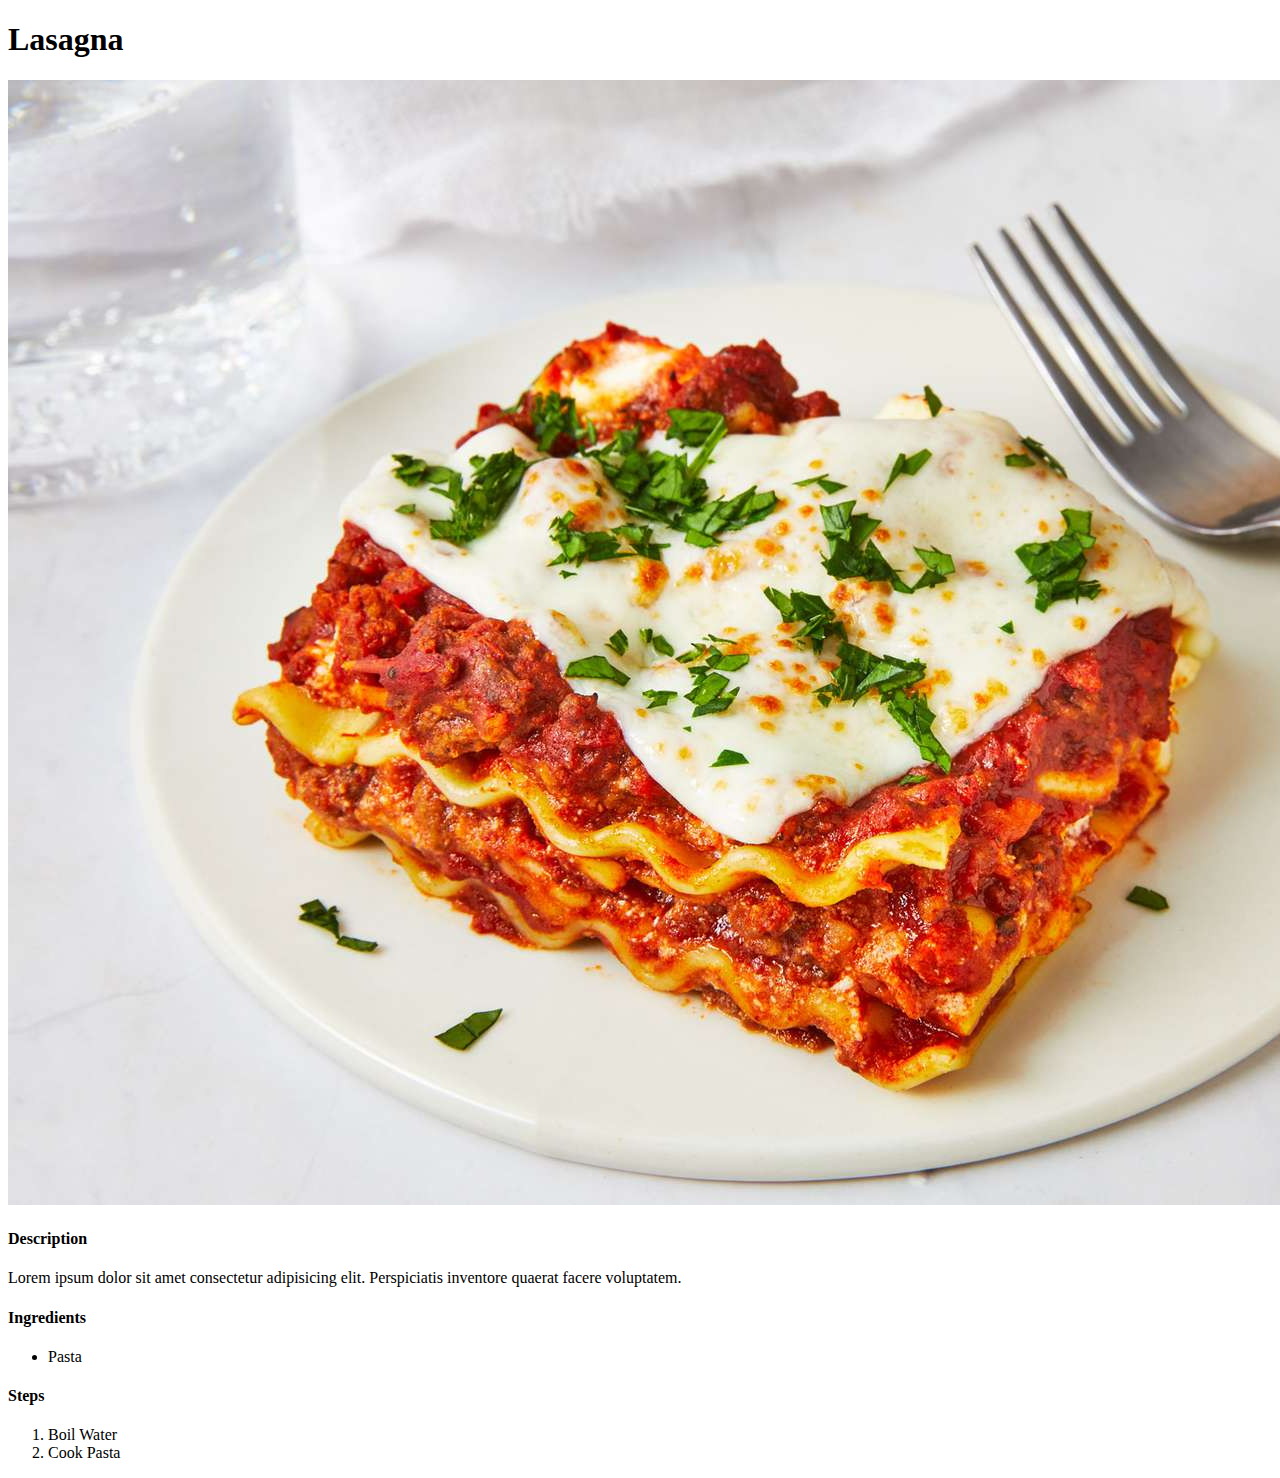
==== recipes/lasagna.html @ abc8a5eb "added new files" ====
<!DOCTYPE html>
<html lang="en">
<head>
    <meta charset="UTF-8">
    <meta name="viewport" content="width=>, initial-scale=1.0">
    <title>Document</title>
</head>
<body>
    <h1>Lasagna</h1>

    <img src="../img/lasagna.jpg">
    <h4>Description</h4>
    <p>Lorem ipsum dolor sit amet consectetur adipisicing elit.
         Perspiciatis inventore quaerat facere voluptatem.</p>

    <h4>Ingredients</h4>
    <ul>
        <li>Pasta</li>
    </ul>

    <h4>Steps</h4>
    <ol>
        <li>Boil Water</li>
        <li>Cook Pasta</li>
    </ol>
</body>
</html>
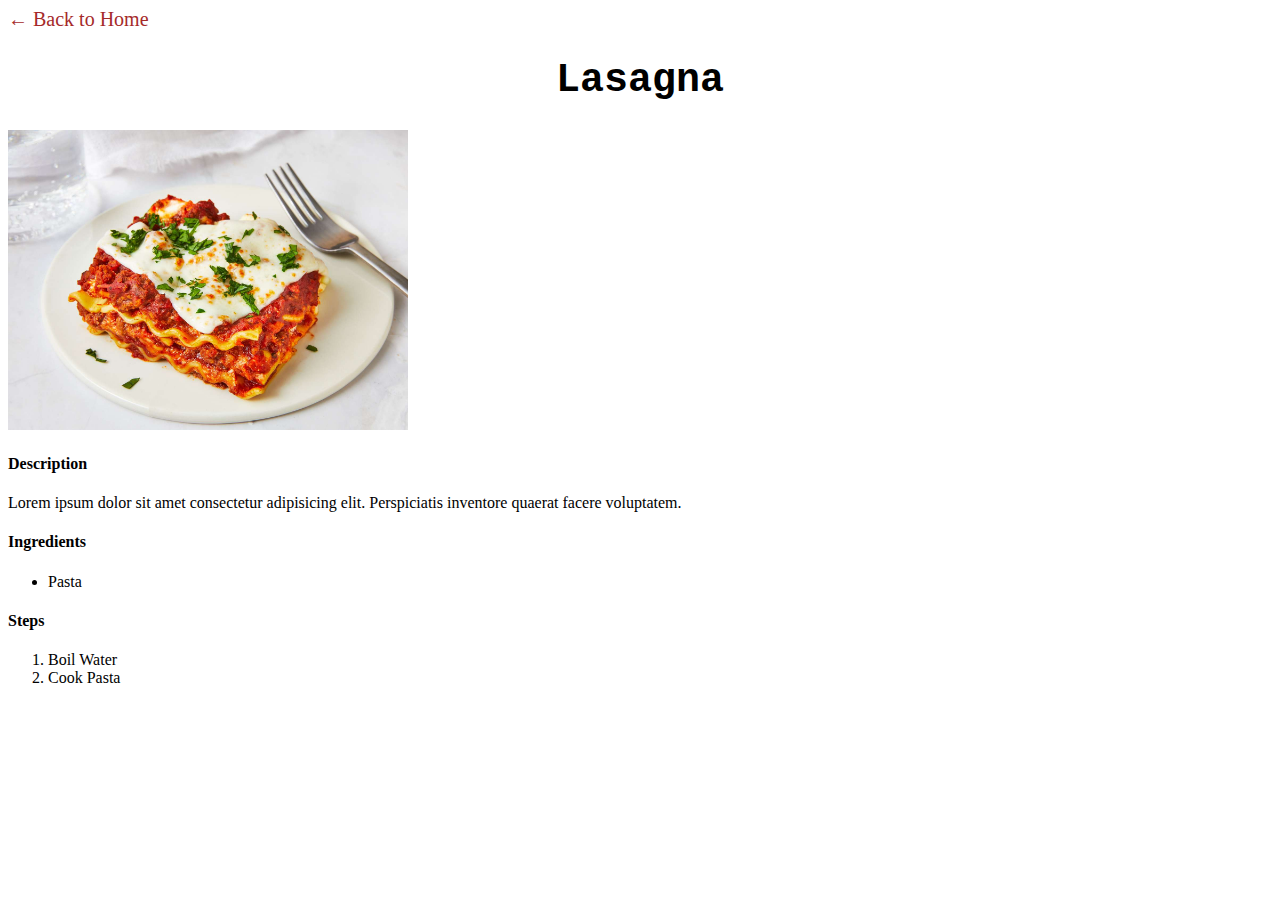
==== commit 7895c840: "added nice styling to webpage" ====
--- a/recipes/lasagna.html
+++ b/recipes/lasagna.html
@@ -4,11 +4,14 @@
     <meta charset="UTF-8">
     <meta name="viewport" content="width=>, initial-scale=1.0">
     <title>Document</title>
+    <link rel="stylesheet" href="../sytle.css">
+    
 </head>
 <body>
-    <h1>Lasagna</h1>
+    <a class="back-home" href="../index.html">&#8592; Back to Home</a>
+    <h1 class="title-main">Lasagna</h1>
 
-    <img src="../img/lasagna.jpg">
+    <img src="../img/lasagna.jpg" width="400px">
     <h4>Description</h4>
     <p>Lorem ipsum dolor sit amet consectetur adipisicing elit.
          Perspiciatis inventore quaerat facere voluptatem.</p>
@@ -23,5 +26,7 @@
         <li>Boil Water</li>
         <li>Cook Pasta</li>
     </ol>
+
+    
 </body>
 </html>--- a/sytle.css
+++ b/sytle.css
@@ -0,0 +1,16 @@
+.title-main{
+    text-align: center;
+    font-size: 40px;
+    font-family: 'Courier New', Courier, monospace;
+}
+
+a{
+    text-decoration: none;
+    color: brown;
+    font-size: 20px;
+    text-align: center;
+    display: block;
+}
+.back-home{
+    text-align: left;
+}